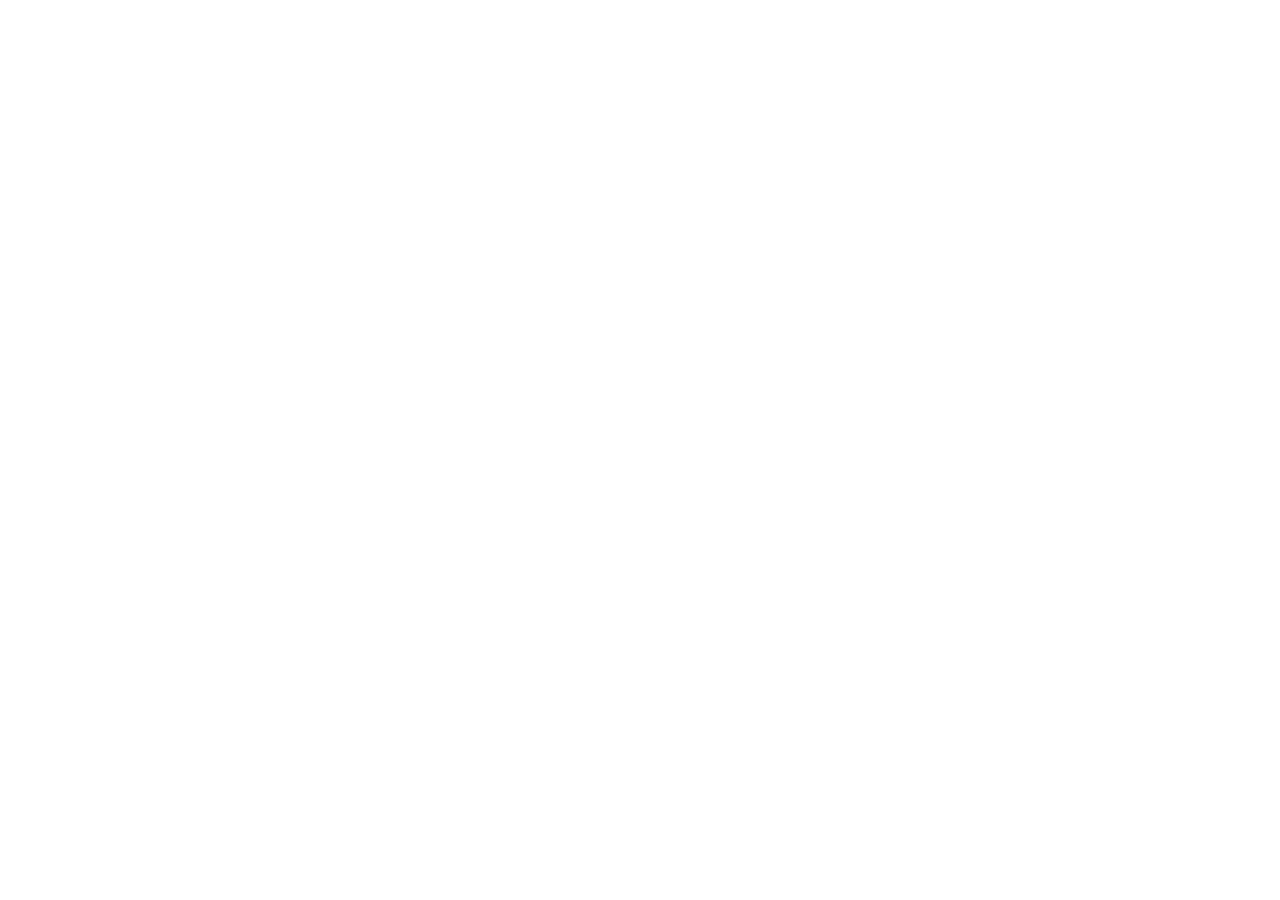
==== index.html @ d988a0ec "Etape 3 : Le découpage en blocs" ====
<!DOCTYPE html>
<html lang="fr">
<head>
    <meta charset="UTF-8">
    <meta name="viewport" content="width=device-width, initial-scale=1.0">
    <title>Liste des ateliers - TOURNEVIS</title>
</head>
<body>
    <header>
        <!-- Un header avec le logo cliquable qui ramène vers la liste des ateliers -->
    </header>

    <section>
        <!-- La section pour la barre de recherche et les filtres -->
    </section>
    <section>
        <!-- La section pour afficher les cartes des différents ateliers -->
        <article>
            <!-- Ici un atelier -->
            <!-- contient le titre de l'atelier, l'adresse, l'horaire et le nombre de places restantes-->
            <!-- Un bouton "Réserver maintenant" -->
        </article>
        <article>
            <!-- Ici un autre atelier -->
        </article>
    </section>
    
    
    <footer>
        <!-- Un footer avec les informations pratiques --> 
    </footer>
</body>
</html>
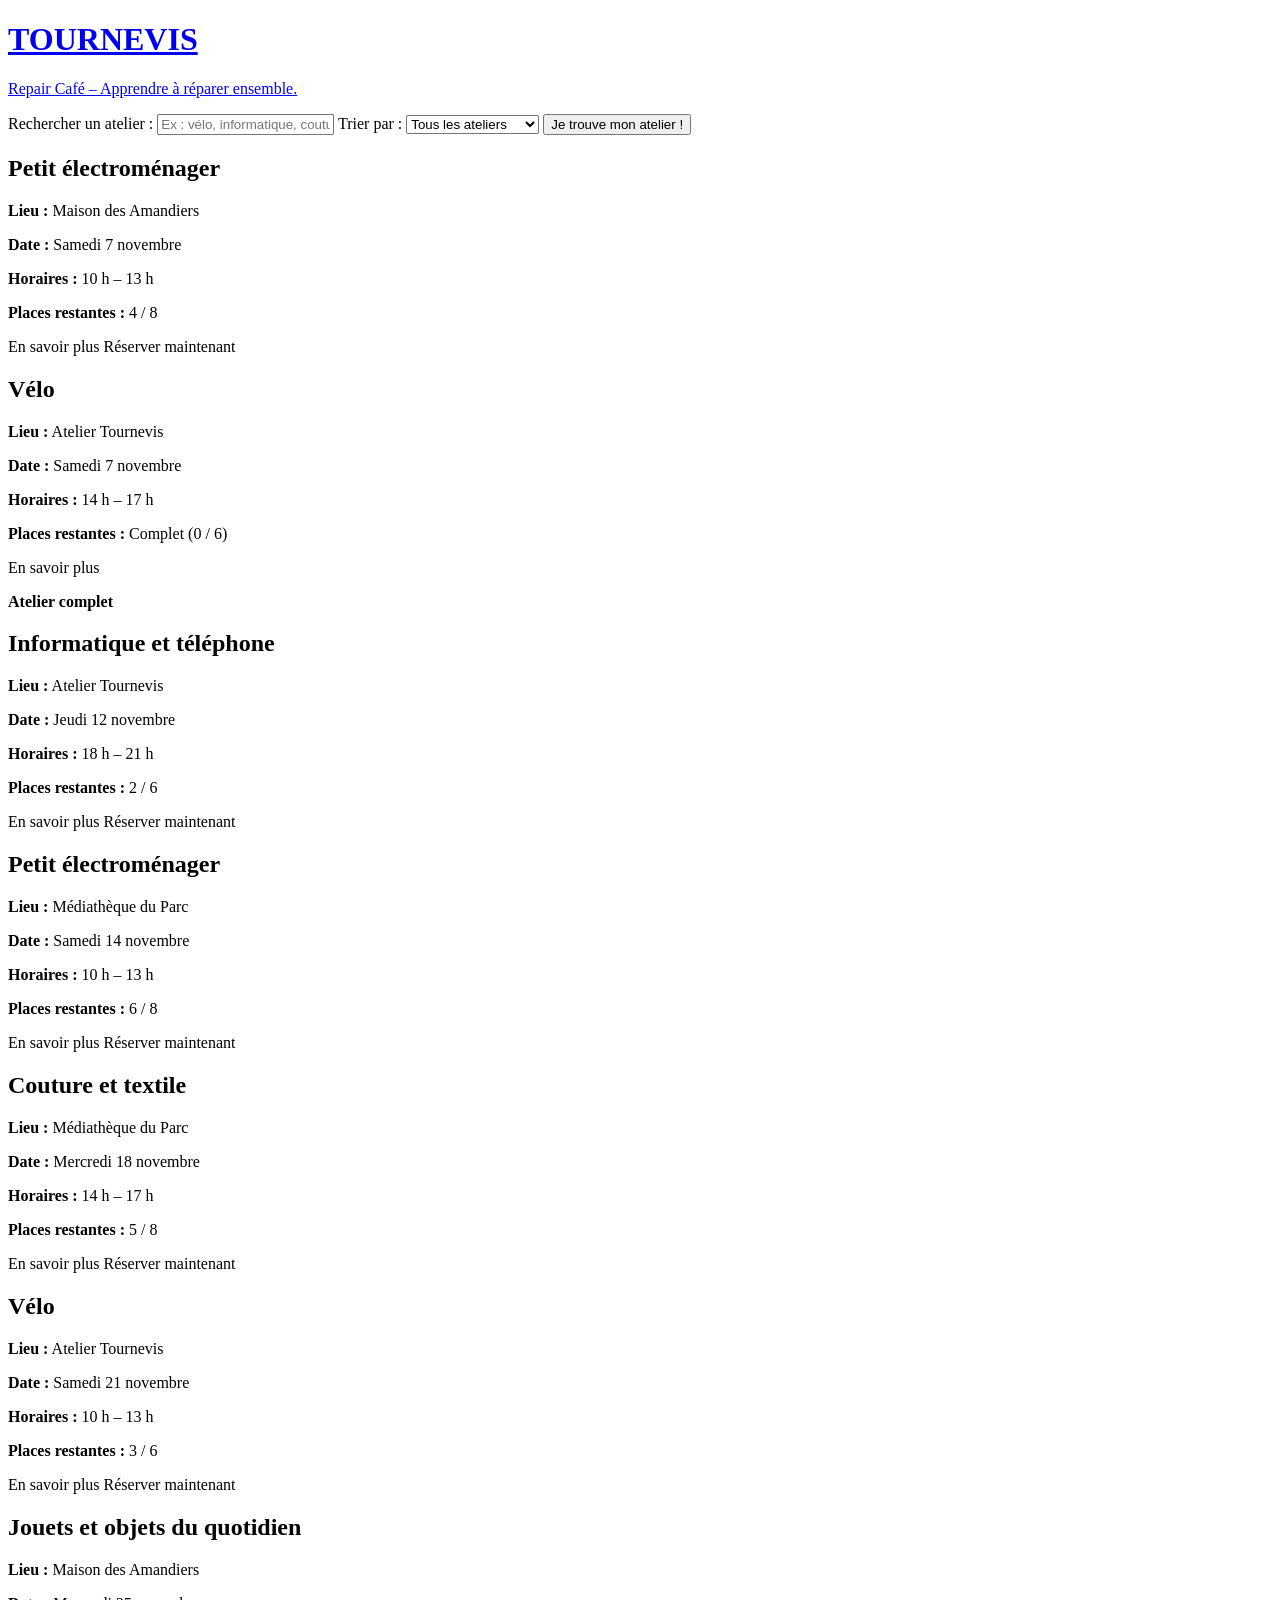
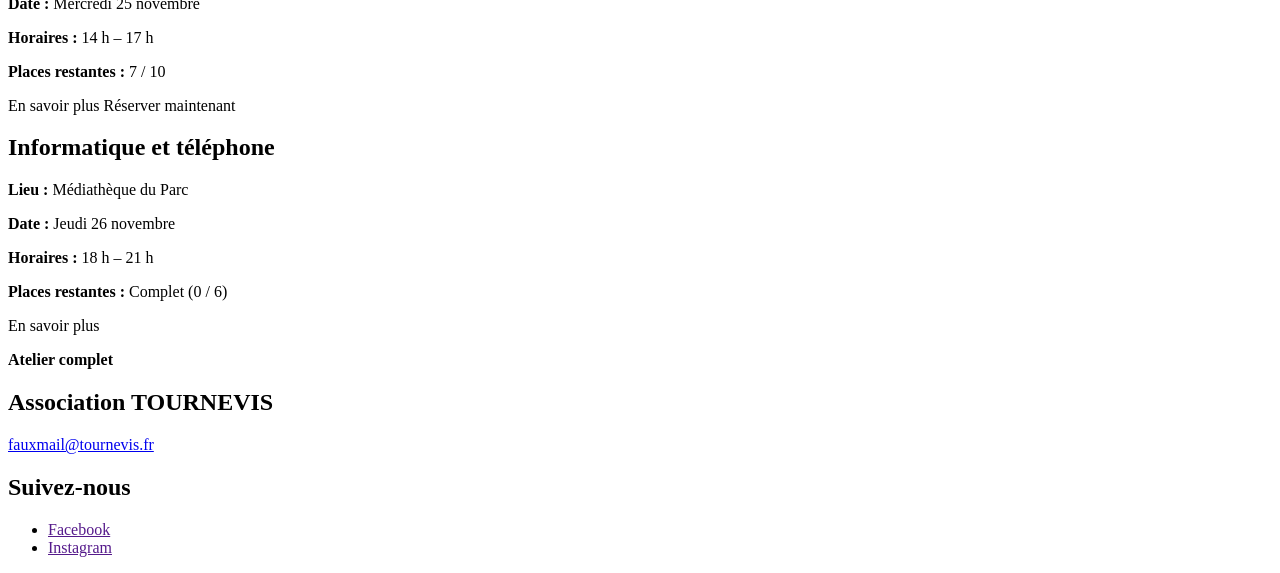
==== commit 52f55680: "Etape 4 : le HTML" ====
--- a/index.html
+++ b/index.html
@@ -7,27 +7,144 @@
 </head>
 <body>
     <header>
-        <!-- Un header avec le logo cliquable qui ramène vers la liste des ateliers -->
+         <a href="index.html">
+            <h1>TOURNEVIS</h1>
+            <p>Repair Café – Apprendre à réparer ensemble.</p>
+        </a>
     </header>
 
-    <section>
-        <!-- La section pour la barre de recherche et les filtres -->
-    </section>
-    <section>
-        <!-- La section pour afficher les cartes des différents ateliers -->
-        <article>
-            <!-- Ici un atelier -->
-            <!-- contient le titre de l'atelier, l'adresse, l'horaire et le nombre de places restantes-->
-            <!-- Un bouton "Réserver maintenant" -->
-        </article>
-        <article>
-            <!-- Ici un autre atelier -->
-        </article>
-    </section>
-    
-    
+    <main>
+        <div>
+            <form>
+                <label>Rechercher un atelier :</label>
+                <input placeholder="Ex : vélo, informatique, couture...">
+
+                <label>Trier par :</label>
+                <select>
+                    <option value="">Tous les ateliers</option>
+                    <option value="date">Date</option>
+                    <option value="lieu">Lieu</option>
+                    <option value="disponibilite">Places disponibles</option>
+                </select>
+
+                <button type="submit">Je trouve mon atelier !</button>
+
+            </form>
+        </div>
+        <div>
+            <article>
+                <h2>Petit électroménager</h2>
+
+                <p><strong>Lieu :</strong> Maison des Amandiers</p>
+                <p><strong>Date :</strong> Samedi 7 novembre</p>
+                <p><strong>Horaires :</strong> 10 h – 13 h</p>
+                <p><strong>Places restantes :</strong> 4 / 8</p>
+
+                <a>En savoir plus</a>
+                <a>Réserver maintenant</a>
+
+            </article>
+
+            <article>
+                <h2>Vélo</h2>
+
+                <p><strong>Lieu :</strong> Atelier Tournevis</p>
+                <p><strong>Date :</strong> Samedi 7 novembre</p>
+                <p><strong>Horaires :</strong> 14 h – 17 h</p>
+                <p><strong>Places restantes :</strong> Complet (0 / 6)</p>
+
+                <a>En savoir plus</a>
+                <p><strong>Atelier complet</strong></p>
+            </article>
+
+            <article >
+                <h2>Informatique et téléphone</h2>
+
+                <p><strong>Lieu :</strong> Atelier Tournevis</p>
+                <p><strong>Date :</strong> Jeudi 12 novembre</p>
+                <p><strong>Horaires :</strong> 18 h – 21 h</p>
+                <p><strong>Places restantes :</strong> 2 / 6</p>
+
+                <a>En savoir plus</a>
+                <a>Réserver maintenant</a>
+            </article>
+
+            <article >
+                <h2>Petit électroménager</h2>
+
+                <p><strong>Lieu :</strong> Médiathèque du Parc</p>
+                <p><strong>Date :</strong> Samedi 14 novembre</p>
+                <p><strong>Horaires :</strong> 10 h – 13 h</p>
+                <p><strong>Places restantes :</strong> 6 / 8</p>
+
+                <a>En savoir plus</a>
+                <a>Réserver maintenant</a>
+            </article>
+
+            <article >
+                <h2>Couture et textile</h2>
+
+                <p><strong>Lieu :</strong> Médiathèque du Parc</p>
+                <p><strong>Date :</strong> Mercredi 18 novembre</p>
+                <p><strong>Horaires :</strong> 14 h – 17 h</p>
+                <p><strong>Places restantes :</strong> 5 / 8</p>
+
+                <a>En savoir plus</a>
+                <a>Réserver maintenant</a>
+            </article>
+
+            <article >
+                <h2>Vélo</h2>
+
+                <p><strong>Lieu :</strong> Atelier Tournevis</p>
+                <p><strong>Date :</strong> Samedi 21 novembre</p>
+                <p><strong>Horaires :</strong> 10 h – 13 h</p>
+                <p><strong>Places restantes :</strong> 3 / 6</p>
+
+                <a>En savoir plus</a>
+                <a>Réserver maintenant</a>
+            </article>
+
+            <article >
+                <h2>Jouets et objets du quotidien</h2>
+
+                <p><strong>Lieu :</strong> Maison des Amandiers</p>
+                <p><strong>Date :</strong> Mercredi 25 novembre</p>
+                <p><strong>Horaires :</strong> 14 h – 17 h</p>
+                <p><strong>Places restantes :</strong> 7 / 10</p>
+
+                <a>En savoir plus</a>
+                <a>Réserver maintenant</a>
+            </article>
+
+            <article >
+                <h2>Informatique et téléphone</h2>
+
+                <p><strong>Lieu :</strong> Médiathèque du Parc</p>
+                <p><strong>Date :</strong> Jeudi 26 novembre</p>
+                <p><strong>Horaires :</strong> 18 h – 21 h</p>
+                <p><strong>Places restantes :</strong> Complet (0 / 6)</p>
+
+                <a>En savoir plus</a>
+                <p><strong>Atelier complet</strong></p>
+            </article>
+        </div>
+    </main>
+        
     <footer>
-        <!-- Un footer avec les informations pratiques --> 
+        <div>
+            <h2>Association TOURNEVIS</h2>
+            <a href="mailto:fauxmail@tournevis.fr">fauxmail@tournevis.fr</a>
+        </div>
+
+        <div>
+            <h2>Suivez-nous</h2>
+
+            <ul>
+                <li><a href="">Facebook</a></li>
+                <li><a href="">Instagram</a></li>
+            </ul>
+        </div>
     </footer>
 </body>
 </html>
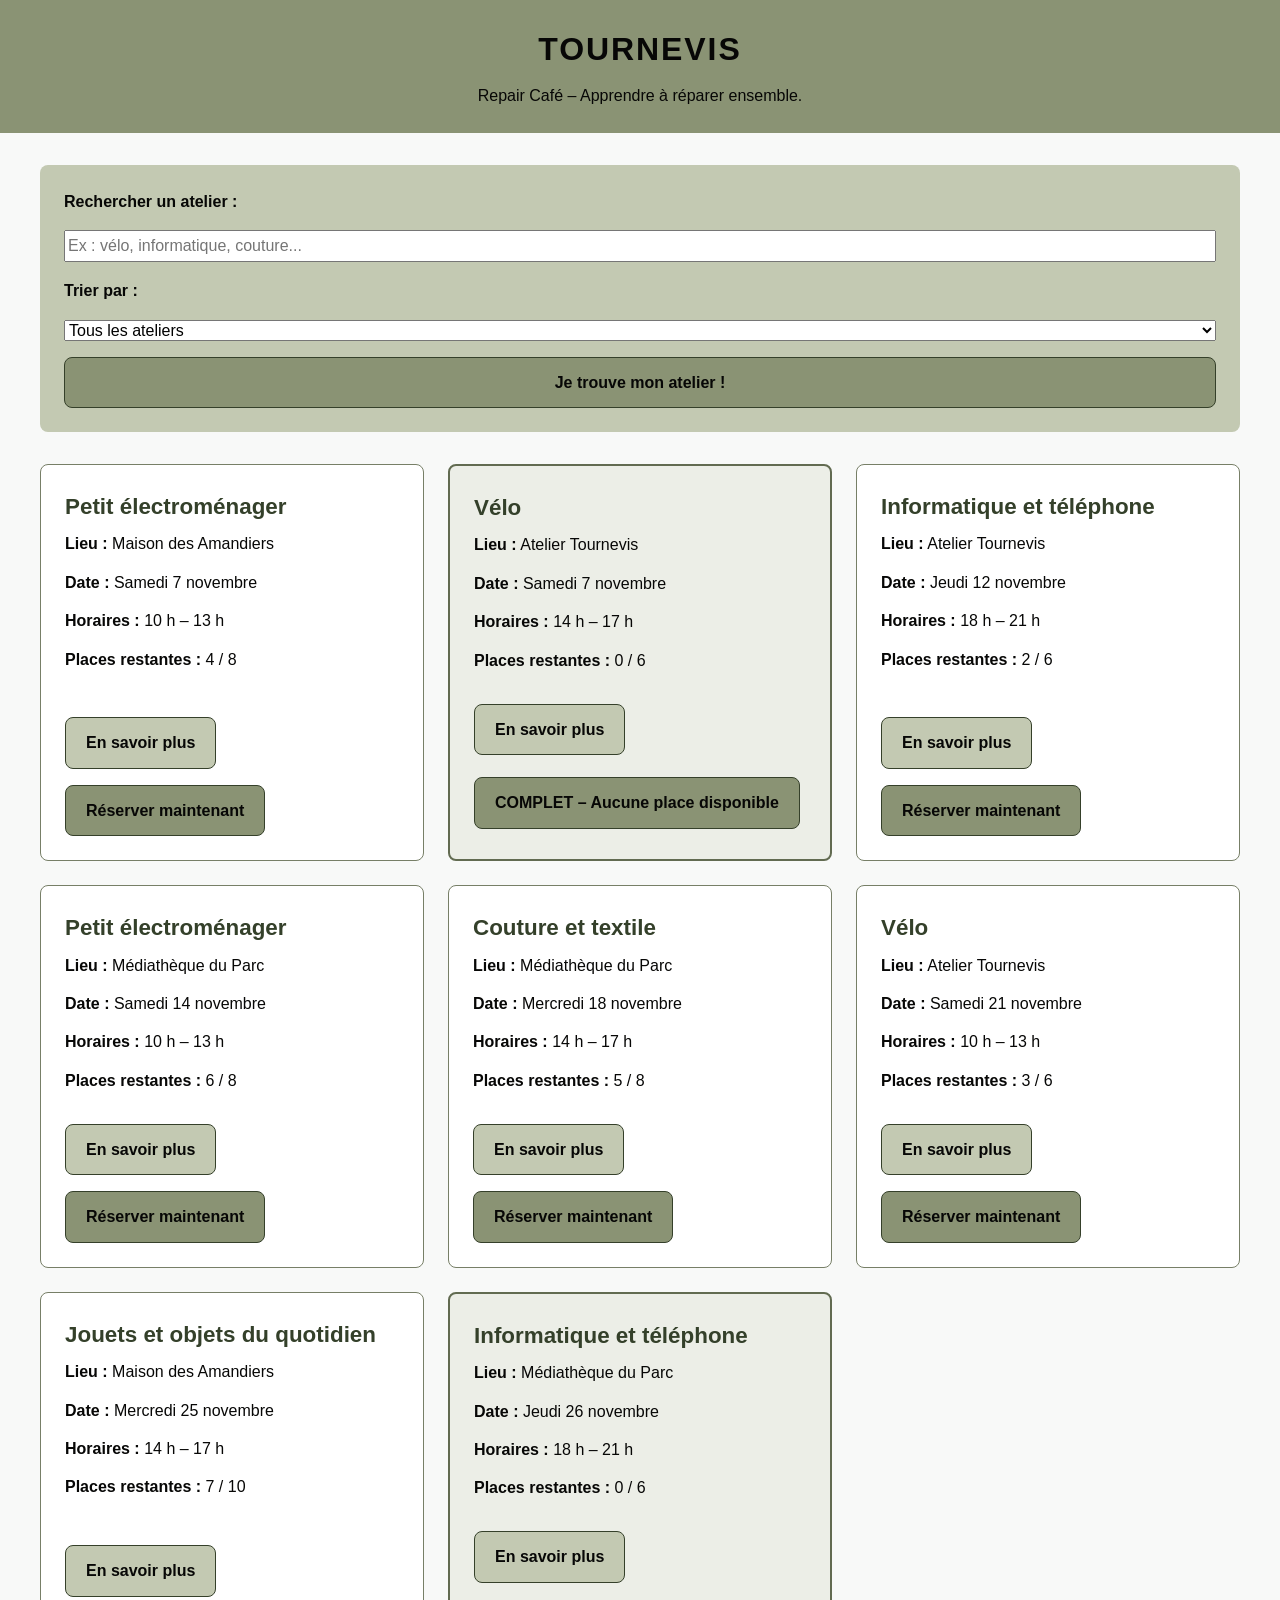
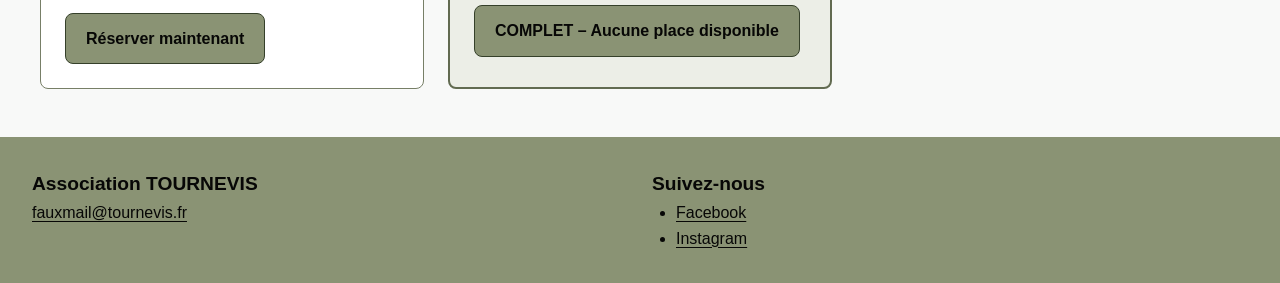
==== commit 12d2358b: "Etapes 5 et 6 : CSS mobile-first puis responsive" ====
--- a/index.html
+++ b/index.html
@@ -3,24 +3,30 @@
 <head>
     <meta charset="UTF-8">
     <meta name="viewport" content="width=device-width, initial-scale=1.0">
+    <link href="css/style.css" rel="stylesheet">
     <title>Liste des ateliers - TOURNEVIS</title>
 </head>
 <body>
-    <header>
-         <a href="index.html">
+    <header class="site-header">
+        <a class="organization-title" href="index.html">
             <h1>TOURNEVIS</h1>
             <p>Repair Café – Apprendre à réparer ensemble.</p>
         </a>
     </header>
 
-    <main>
+    <main class="page-index">
         <div>
-            <form>
-                <label>Rechercher un atelier :</label>
-                <input placeholder="Ex : vélo, informatique, couture...">
-
-                <label>Trier par :</label>
-                <select>
+            <form class="search-form">
+                <label for="recherche">Rechercher un atelier :</label>
+                <input
+                    type="search"
+                    id="recherche"
+                    name="recherche"
+                    placeholder="Ex : vélo, informatique, couture..."
+                >
+
+                <label for="tri">Trier par :</label>
+                <select id="tri" name="tri">
                     <option value="">Tous les ateliers</option>
                     <option value="date">Date</option>
                     <option value="lieu">Lieu</option>
@@ -28,11 +34,10 @@
                 </select>
 
                 <button type="submit">Je trouve mon atelier !</button>
-
             </form>
         </div>
-        <div>
-            <article>
+        <div class="workshop-grid">
+            <article class="workshop-card">
                 <h2>Petit électroménager</h2>
 
                 <p><strong>Lieu :</strong> Maison des Amandiers</p>
@@ -40,24 +45,33 @@
                 <p><strong>Horaires :</strong> 10 h – 13 h</p>
                 <p><strong>Places restantes :</strong> 4 / 8</p>
 
-                <a>En savoir plus</a>
-                <a>Réserver maintenant</a>
-
-            </article>
-
-            <article>
+                <div class="card-actions">
+                    <a class="button button-secondary" href="seance.html">
+                        En savoir plus
+                    </a>
+
+                    <a class="button" href="reservation.html">
+                        Réserver maintenant
+                    </a>
+                </div>
+            </article>
+
+            <article class="workshop-card workshop-card--full">
                 <h2>Vélo</h2>
 
                 <p><strong>Lieu :</strong> Atelier Tournevis</p>
                 <p><strong>Date :</strong> Samedi 7 novembre</p>
                 <p><strong>Horaires :</strong> 14 h – 17 h</p>
-                <p><strong>Places restantes :</strong> Complet (0 / 6)</p>
-
-                <a>En savoir plus</a>
-                <p><strong>Atelier complet</strong></p>
-            </article>
-
-            <article >
+                <p><strong>Places restantes :</strong> 0 / 6</p>
+                <div class="card-actions">
+                    <a class="button button-secondary" href="seance.html">
+                            En savoir plus
+                    </a>
+                    <p class="button">COMPLET – Aucune place disponible</p>
+                </div>
+            </article>
+
+            <article class="workshop-card">
                 <h2>Informatique et téléphone</h2>
 
                 <p><strong>Lieu :</strong> Atelier Tournevis</p>
@@ -65,11 +79,18 @@
                 <p><strong>Horaires :</strong> 18 h – 21 h</p>
                 <p><strong>Places restantes :</strong> 2 / 6</p>
 
-                <a>En savoir plus</a>
-                <a>Réserver maintenant</a>
-            </article>
-
-            <article >
+                <div class="card-actions">
+                    <a class="button button-secondary" href="seance.html">
+                        En savoir plus
+                    </a>
+
+                    <a class="button" href="reservation.html">
+                        Réserver maintenant
+                    </a>
+                </div>
+            </article>
+
+            <article class="workshop-card">
                 <h2>Petit électroménager</h2>
 
                 <p><strong>Lieu :</strong> Médiathèque du Parc</p>
@@ -77,11 +98,18 @@
                 <p><strong>Horaires :</strong> 10 h – 13 h</p>
                 <p><strong>Places restantes :</strong> 6 / 8</p>
 
-                <a>En savoir plus</a>
-                <a>Réserver maintenant</a>
-            </article>
-
-            <article >
+                <div class="card-actions">
+                    <a class="button button-secondary" href="seance.html">
+                        En savoir plus
+                    </a>
+
+                    <a class="button" href="reservation.html">
+                        Réserver maintenant
+                    </a>
+                </div>
+            </article>
+
+            <article class="workshop-card">
                 <h2>Couture et textile</h2>
 
                 <p><strong>Lieu :</strong> Médiathèque du Parc</p>
@@ -89,11 +117,18 @@
                 <p><strong>Horaires :</strong> 14 h – 17 h</p>
                 <p><strong>Places restantes :</strong> 5 / 8</p>
 
-                <a>En savoir plus</a>
-                <a>Réserver maintenant</a>
-            </article>
-
-            <article >
+                <div class="card-actions">
+                    <a class="button button-secondary" href="seance.html">
+                        En savoir plus
+                    </a>
+
+                    <a class="button" href="reservation.html">
+                        Réserver maintenant
+                    </a>
+                </div>
+            </article>
+
+            <article class="workshop-card">
                 <h2>Vélo</h2>
 
                 <p><strong>Lieu :</strong> Atelier Tournevis</p>
@@ -101,11 +136,18 @@
                 <p><strong>Horaires :</strong> 10 h – 13 h</p>
                 <p><strong>Places restantes :</strong> 3 / 6</p>
 
-                <a>En savoir plus</a>
-                <a>Réserver maintenant</a>
-            </article>
-
-            <article >
+                <div class="card-actions">
+                    <a class="button button-secondary" href="seance.html">
+                        En savoir plus
+                    </a>
+
+                    <a class="button" href="reservation.html">
+                        Réserver maintenant
+                    </a>
+                </div>
+            </article>
+
+            <article class="workshop-card">
                 <h2>Jouets et objets du quotidien</h2>
 
                 <p><strong>Lieu :</strong> Maison des Amandiers</p>
@@ -113,38 +155,49 @@
                 <p><strong>Horaires :</strong> 14 h – 17 h</p>
                 <p><strong>Places restantes :</strong> 7 / 10</p>
 
-                <a>En savoir plus</a>
-                <a>Réserver maintenant</a>
-            </article>
-
-            <article >
+                <div class="card-actions">
+                    <a class="button button-secondary" href="seance.html">
+                        En savoir plus
+                    </a>
+
+                    <a class="button" href="reservation.html">
+                        Réserver maintenant
+                    </a>
+                </div>
+            </article>
+
+            <article class="workshop-card workshop-card--full">
                 <h2>Informatique et téléphone</h2>
 
                 <p><strong>Lieu :</strong> Médiathèque du Parc</p>
                 <p><strong>Date :</strong> Jeudi 26 novembre</p>
                 <p><strong>Horaires :</strong> 18 h – 21 h</p>
-                <p><strong>Places restantes :</strong> Complet (0 / 6)</p>
-
-                <a>En savoir plus</a>
-                <p><strong>Atelier complet</strong></p>
+                <p><strong>Places restantes :</strong> 0 / 6</p>
+                <div class="card-actions">
+                    <a class="button button-secondary" href="seance.html">
+                            En savoir plus
+                    </a>
+                    <p class="button">COMPLET – Aucune place disponible</p>
+                </div>
             </article>
         </div>
     </main>
         
-    <footer>
-        <div>
+    <footer class="site-footer">
+        <section>
             <h2>Association TOURNEVIS</h2>
-            <a href="mailto:fauxmail@tournevis.fr">fauxmail@tournevis.fr</a>
-        </div>
-
-        <div>
+            <a href="mailto:fauxmail@tournevis.fr">
+                fauxmail@tournevis.fr
+            </a>
+        </section>
+
+        <section>
             <h2>Suivez-nous</h2>
-
             <ul>
                 <li><a href="">Facebook</a></li>
                 <li><a href="">Instagram</a></li>
             </ul>
-        </div>
+        </section>
     </footer>
 </body>
 </html>
--- a/css/style.css
+++ b/css/style.css
@@ -0,0 +1,538 @@
+/* ================================================= */
+/* =================== RESET ======================= */
+/* https://www.joshwcomeau.com/css/custom-css-reset/ */
+/* ================================================= */
+
+*, *::before, *::after {
+  box-sizing: border-box;
+}
+
+*:not(dialog) {
+  margin: 0;
+}
+
+@media (prefers-reduced-motion: no-preference) {
+  html {
+    interpolate-size: allow-keywords;
+  }
+}
+
+body {
+  line-height: 1.5;
+  -webkit-font-smoothing: antialiased;
+}
+
+img, picture, video, canvas, svg {
+  display: block;
+  max-width: 100%;
+}
+
+input, button, textarea, select {
+  font: inherit;
+}
+
+p, h1, h2, h3, h4, h5, h6 {
+  overflow-wrap: break-word;
+}
+
+p {
+  text-wrap: pretty;
+}
+h1, h2, h3, h4, h5, h6 {
+  text-wrap: balance;
+}
+
+#root, #__next {
+  isolation: isolate;
+}
+
+/* ================================================= */
+/* ====== Complément personnel pour le reset ======= */
+/* ================================================= */
+
+html {
+    font-size: 100%;
+    scroll-behavior: smooth;
+}
+
+body {
+    margin: 0;
+    font-family: Arial, Helvetica, sans-serif;
+    font-size: 1rem;
+    line-height: 1.6;
+    color: var(--color-text);
+    background-color: var(--color-background);
+}
+
+li, dd {
+  overflow-wrap: break-word;
+}
+
+h1 {
+    font-size: 2rem;
+}
+
+h2 {
+    font-size: 1.4rem;
+}
+
+a {
+    color: #26301d;
+    text-decoration: underline;
+    text-underline-offset: 0.2em;
+}
+
+a:hover {
+    color: #49563a;
+}
+
+/* ================================================= */
+/* ========== Déclaration des variables ============ */
+/* ================================================= */
+
+:root {
+    --color-primary: #8a9374;
+    --color-secondary: #c3c9b2;
+    --color-accent: #adb991;
+    --color-text: #070706;
+    --color-background: #f8f9f8;
+    --color-white: #ffffff;
+    --color-border: #777f67;
+
+    --space-xs: 0.5rem;
+    --space-sm: 1rem;
+    --space-md: 1.5rem;
+    --space-lg: 2rem;
+    --space-xl: 3rem;
+
+    --content-width: 75rem;
+    --form-width: 36rem;
+
+    --radius: 0.5rem;
+    --border-width: 0.0625rem;
+}
+
+/* ================================================= */
+/* ============== Focus au clavier  ================ */
+/* ================================================= */
+
+a:focus-visible,
+button:focus-visible,
+input:focus-visible,
+select:focus-visible,
+textarea:focus-visible {
+    outline: 0.2rem solid #26301d;
+    outline-offset: 0.2rem;
+}
+
+/* ================================================= */
+/* ============== Elements partagés  =============== */
+/* ================================================= */
+
+/* Header */
+
+.site-header {
+    background-color: var(--color-primary);
+    padding: var(--space-md);
+    text-align: center;
+}
+
+.organization-title {
+    display: inline-block;
+    color: var(--color-text);
+    text-decoration: none;
+}
+
+.organization-title h1 {
+    margin: 0;
+    font-size: 2rem;
+    letter-spacing: 0.12rem;
+}
+
+.organization-title p {
+    margin: var(--space-xs) 0 0;
+}
+
+.organization-title:hover {
+    color: var(--color-text);
+}
+
+/* Footer */
+
+.site-footer {
+    display: grid;
+    grid-template-columns: 1fr;
+    gap: var(--space-md);
+    margin-top: var(--space-xl);
+    padding: var(--space-lg);
+    background-color: var(--color-primary);
+}
+
+.site-footer h2 {
+    margin-top: 0;
+    font-size: 1.2rem;
+}
+
+.site-footer ul {
+    padding-left: var(--space-md);
+}
+
+.site-footer a {
+    color: var(--color-text);
+}
+
+/* Balise main */
+
+main {
+    width: min(100% - 2rem, var(--content-width));
+    margin: var(--space-lg) auto;
+}
+
+main > h1 {
+    margin-bottom: var(--space-lg);
+}
+
+/* Boutons */
+.button,
+button {
+    display: inline-block;
+    padding: 0.75rem 1.25rem;
+    border: 0.1rem solid #35402a;
+    border-radius: var(--radius);
+    background-color: var(--color-primary);
+    color: var(--color-text);
+    font: inherit;
+    font-weight: bold;
+    text-align: center;
+    text-decoration: none;
+    cursor: pointer;
+}
+
+.button:hover,
+button:hover {
+    background-color: var(--color-accent);
+    color: var(--color-text);
+}
+
+.button-secondary {
+    background-color: var(--color-secondary);
+}
+
+button:disabled,
+.button[aria-disabled="true"] {
+    cursor: not-allowed;
+    opacity: 0.7;
+}
+
+/* ================================================= */
+/* ==================== Index ====================== */
+/* ================================================= */
+
+.page-index .search-form {
+    display: grid;
+    gap: var(--space-sm);
+    padding: var(--space-md);
+    margin-bottom: var(--space-lg);
+    background-color: var(--color-secondary);
+    border-radius: var(--radius);
+}
+
+.search-form label {
+    font-weight: bold;
+}
+
+.search-form input,
+.search-form select {
+    width: 100%;
+}
+
+.workshop-grid {
+    display: grid;
+    grid-template-columns: 1fr;
+    gap: var(--space-md);
+}
+
+.workshop-card {
+    display: flex;
+    flex-direction: column;
+    padding: var(--space-md);
+    background-color: var(--color-white);
+    border: var(--border-width) solid var(--color-border);
+    border-radius: var(--radius);
+    overflow-wrap: break-word;
+}
+
+.workshop-card h2 {
+    margin-top: 0;
+    color: #34402a;
+}
+
+.workshop-card p {
+    margin: 0.4rem 0;
+}
+
+.workshop-card .card-actions {
+    display: flex;
+    flex-wrap: wrap;
+    gap: var(--space-sm);
+    margin-top: auto;
+    padding-top: var(--space-md);
+}
+
+.workshop-card--full {
+    border: 0.15rem solid #626b51;
+    background-color: #eceee7;
+}
+
+.status-full {
+    display: inline-block;
+    width: fit-content;
+    padding: 0.25rem 0.6rem;
+    margin-top: var(--space-sm);
+    font-weight: bold;
+    border: 0.12rem solid var(--color-text);
+    border-radius: 0.25rem;
+    color: var(--color-text);
+    background-color: var(--color-secondary);
+}
+
+/* ================================================= */
+/* ==================== Séance ====================== */
+/* ================================================= */
+
+.page-seance .session-layout {
+    display: grid;
+    grid-template-columns: 1fr;
+    gap: var(--space-md);
+}
+
+.session-layout > section {
+    min-width: 0;
+    padding: var(--space-md);
+    background-color: var(--color-white);
+    border: var(--border-width) solid var(--color-border);
+    border-radius: var(--radius);
+}
+
+.session-title {
+    grid-area: title;
+}
+
+.session-info {
+    grid-area: info;
+    background-color: var(--color-secondary) !important;
+}
+
+.session-description {
+    grid-area: description;
+}
+
+.session-material {
+    grid-area: materiel;
+}
+
+.session-cta {
+    grid-area: cta;
+}
+
+.session-back {
+    grid-area: back;
+}
+
+.session-info dl,
+.session-summary dl {
+    display: grid;
+    grid-template-columns: minmax(0, 1fr);
+    gap: 0.2rem;
+}
+
+.session-info dt,
+.session-summary dt {
+    font-weight: bold;
+}
+
+.session-info dd,
+.session-summary dd {
+    margin: 0 0 var(--space-sm);
+}
+
+.session-info .button {
+    margin-top: var(--space-sm);
+}
+
+.session-cta {
+    background-color: var(--color-secondary) !important;
+}
+
+/* ================================================= */
+/* ========== Réservation et confirmation ========== */
+/* ================================================= */
+
+/* Généralités */
+.page-reservation,
+.page-confirmation {
+    max-width: var(--form-width);
+    margin-left: auto;
+    margin-right: auto;
+}
+
+.page-reservation > div,
+.page-confirmation > div {
+    margin-bottom: var(--space-lg);
+}
+
+.session-summary {
+    padding: var(--space-md);
+    background-color: var(--color-secondary);
+    border-radius: var(--radius);
+}
+
+.session-summary h2 {
+    margin-top: 0;
+}
+
+.reservation-form {
+    display: grid;
+    gap: var(--space-md);
+}
+
+/* Formulaire */
+.reservation-form fieldset {
+    min-width: 0;
+    padding: var(--space-md);
+    border: var(--border-width) solid var(--color-border);
+    border-radius: var(--radius);
+}
+
+.reservation-form legend {
+    padding: 0 var(--space-xs);
+    font-weight: bold;
+}
+
+.reservation-form p {
+    display: grid;
+    gap: var(--space-xs);
+    margin: 0 0 var(--space-md);
+}
+
+.reservation-form label {
+    font-weight: bold;
+}
+
+.reservation-form input:not([type="checkbox"]),
+.reservation-form textarea {
+    width: 100%;
+    min-width: 0;
+    padding: 0.75rem;
+    border: var(--border-width) solid #626b51;
+    border-radius: 0.3rem;
+    background-color: var(--color-white);
+    color: var(--color-text);
+    font: inherit;
+}
+
+.reservation-form textarea {
+    min-height: 8rem;
+    resize: vertical;
+}
+
+.reservation-form input[type="checkbox"] {
+    width: 1.2rem;
+    height: 1.2rem;
+    accent-color: #49563a;
+}
+
+.reservation-form .checkbox-line {
+    display: flex;
+    align-items: flex-start;
+    gap: var(--space-sm);
+}
+
+.reservation-form button {
+    width: 100%;
+}
+
+/* Confirmation */
+.confirmation-message {
+    padding: var(--space-md);
+    background-color: var(--color-secondary);
+    border-left: 0.35rem solid #49563a;
+    border-radius: var(--radius);
+}
+
+.confirmation-message h1 {
+    margin-top: 0;
+}
+
+.page-confirmation fieldset {
+    min-width: 0;
+    padding: var(--space-md);
+    border: var(--border-width) solid var(--color-border);
+    border-radius: var(--radius);
+}
+
+.page-confirmation legend {
+    padding: 0 var(--space-xs);
+    font-weight: bold;
+}
+
+/* ================================================= */
+/* ================== Responsive ================== */
+/* ================================================= */
+
+@media (min-width: 48rem) {
+
+    /* Index : deux colonnes */
+    .workshop-grid {
+        grid-template-columns: repeat(2, minmax(0, 1fr));
+    }
+
+    /* Footer */
+    .site-footer {
+        grid-template-columns: repeat(2, minmax(0, 1fr));
+    }
+}
+
+@media (min-width: 64rem) {
+
+    /* Index : trois colonnes */
+    .workshop-grid {
+        grid-template-columns: repeat(3, minmax(0, 1fr));
+    }
+
+    /* Séance : deux colonnes avec grid areas */
+    .page-seance .session-layout {
+        grid-template-columns: repeat(2, minmax(0, 1fr));
+        grid-template-areas:
+            "title title"
+            "info description"
+            "info materiel"
+            "cta materiel"
+            "back back";
+        align-items: start;
+    }
+
+    .session-title {
+        grid-area: title;
+    }
+
+    .session-info {
+        grid-area: info;
+    }
+
+    .session-description {
+        grid-area: description;
+    }
+
+    .session-material {
+        grid-area: materiel;
+    }
+
+    .session-cta {
+        grid-area: cta;
+    }
+
+    .session-back {
+        grid-area: back;
+    }
+}
